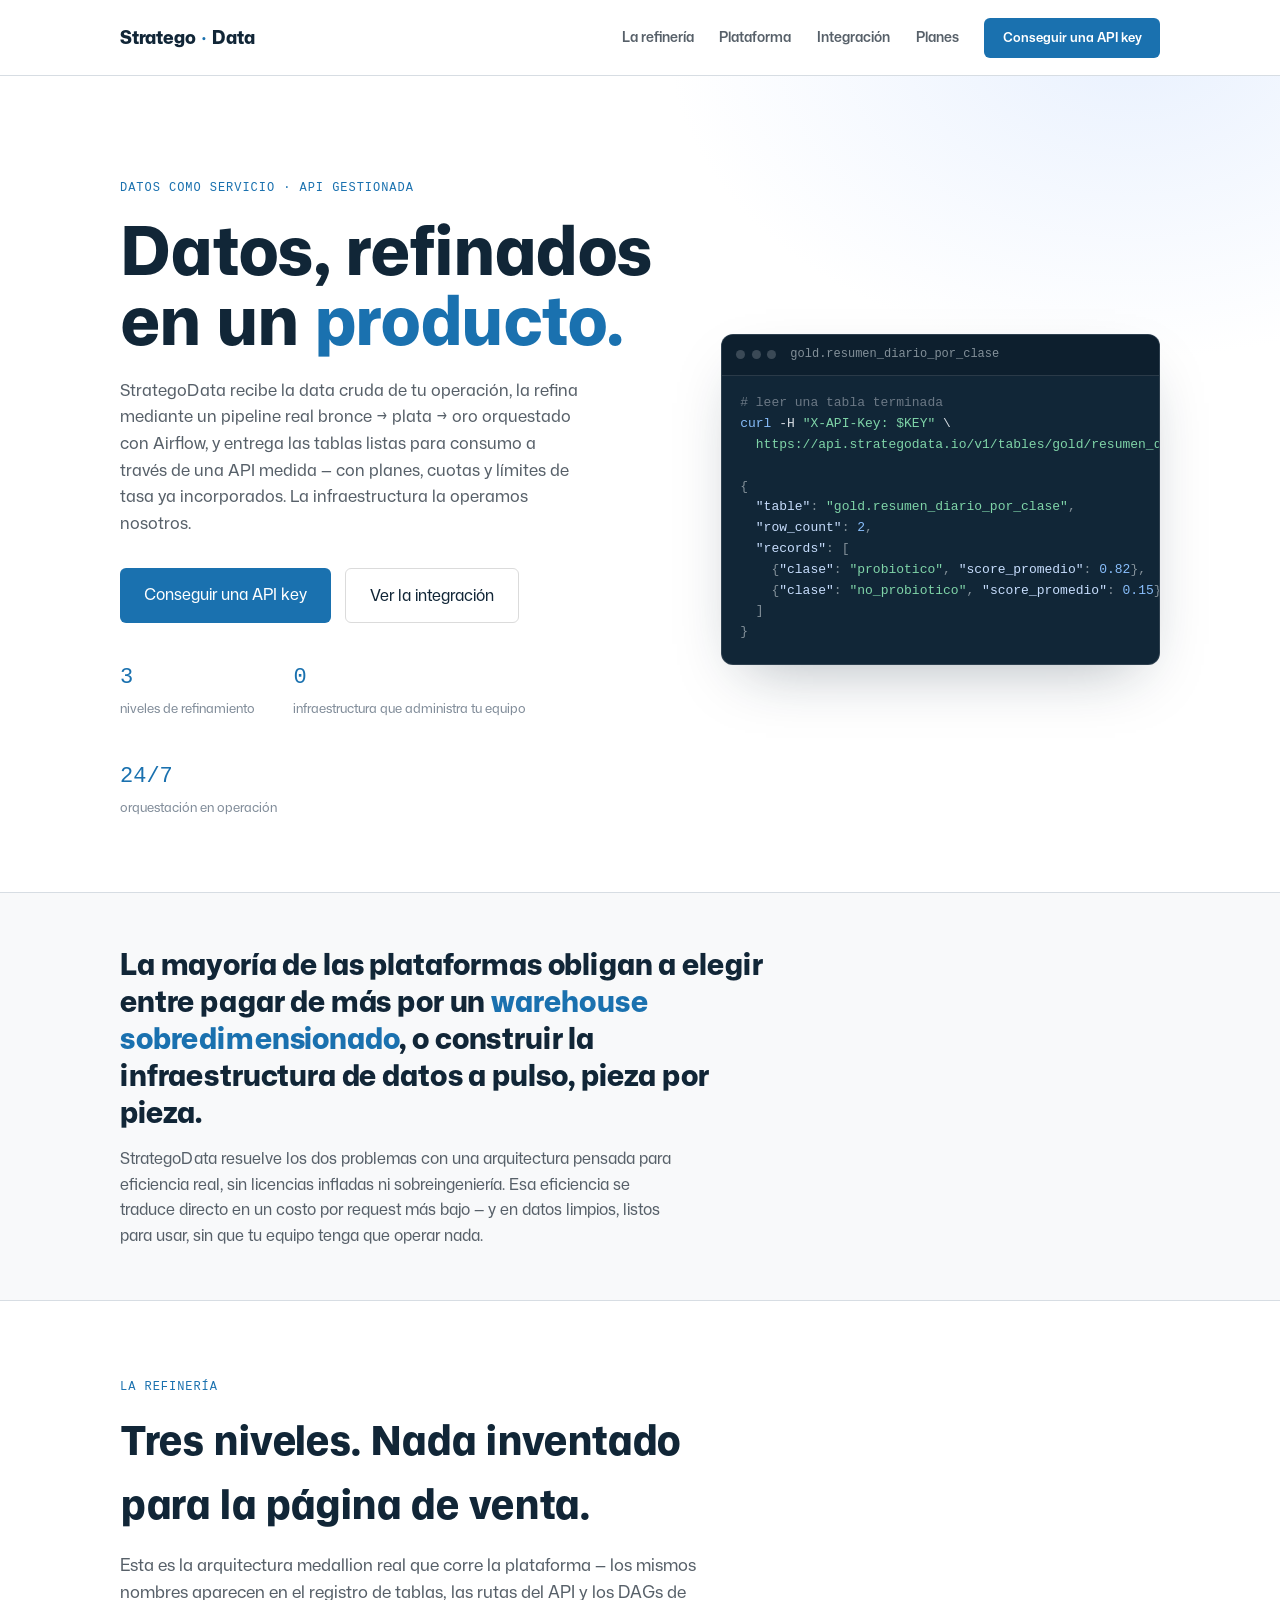
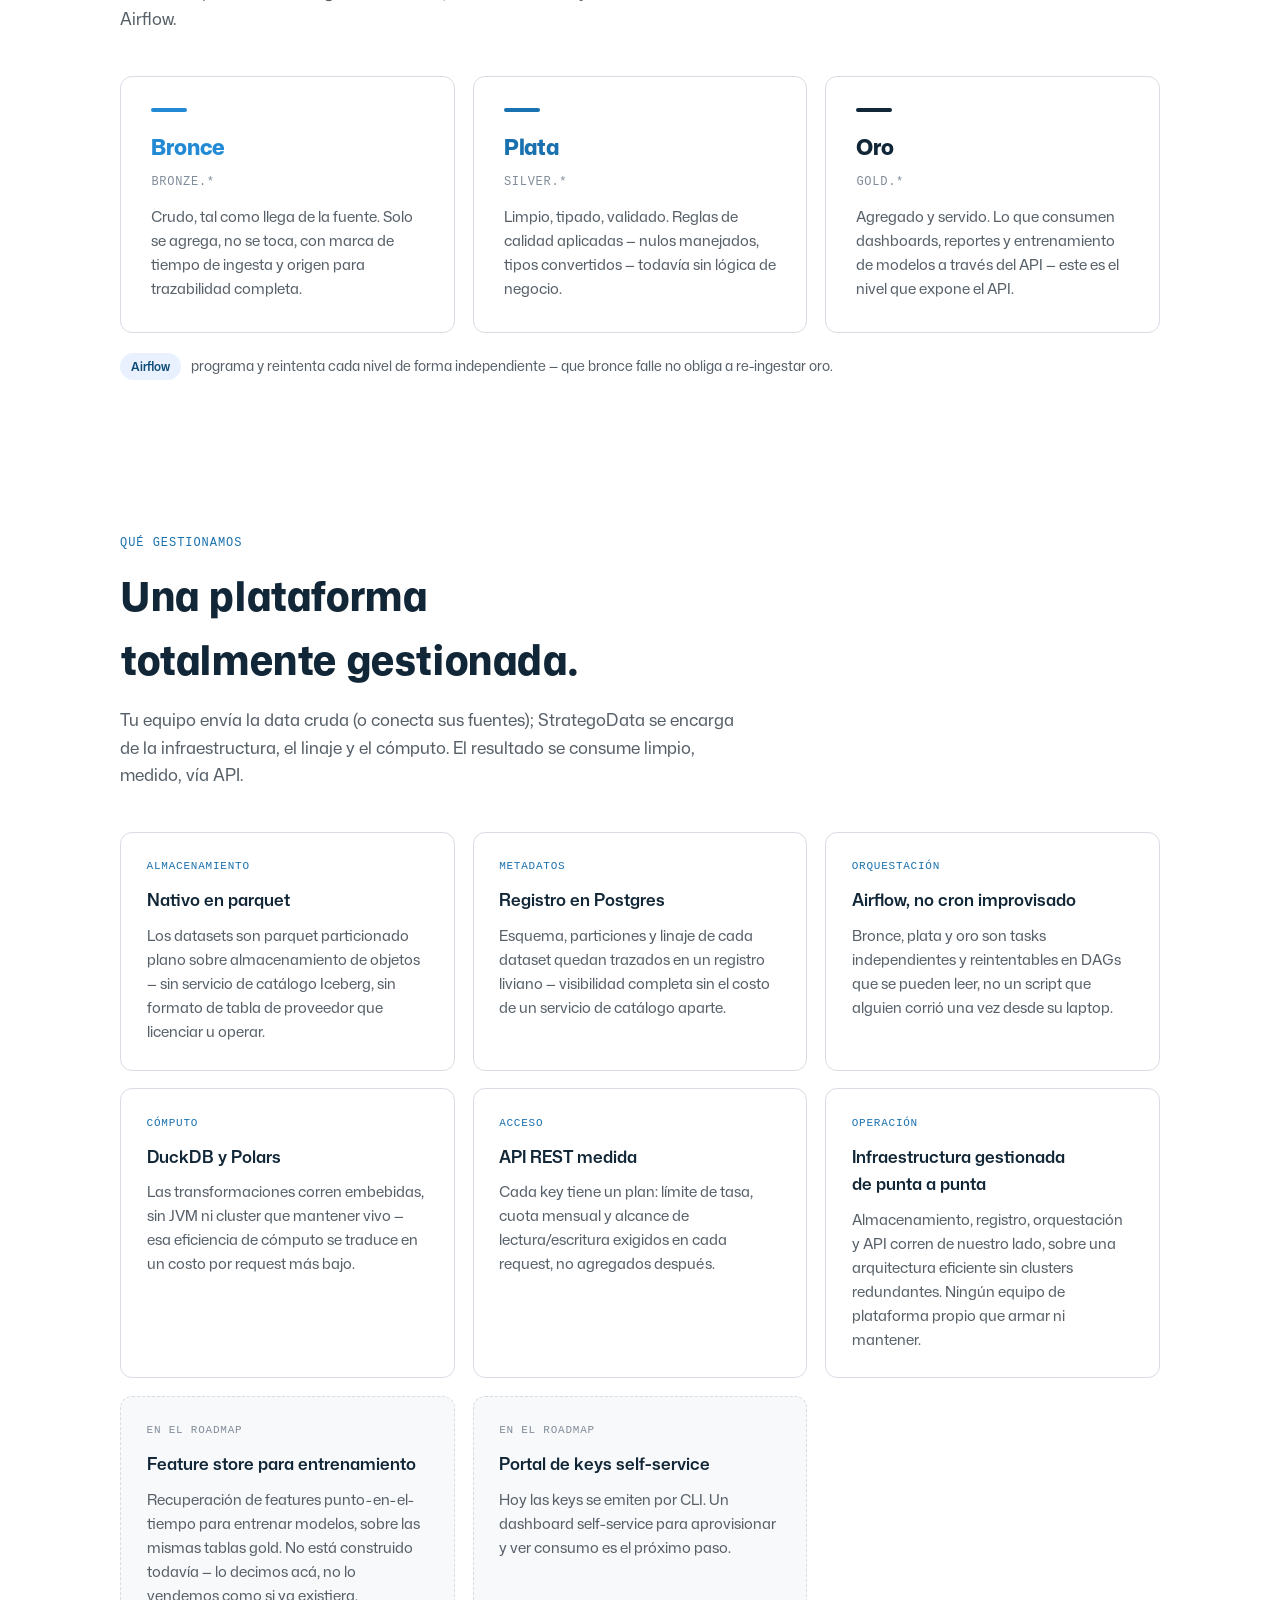
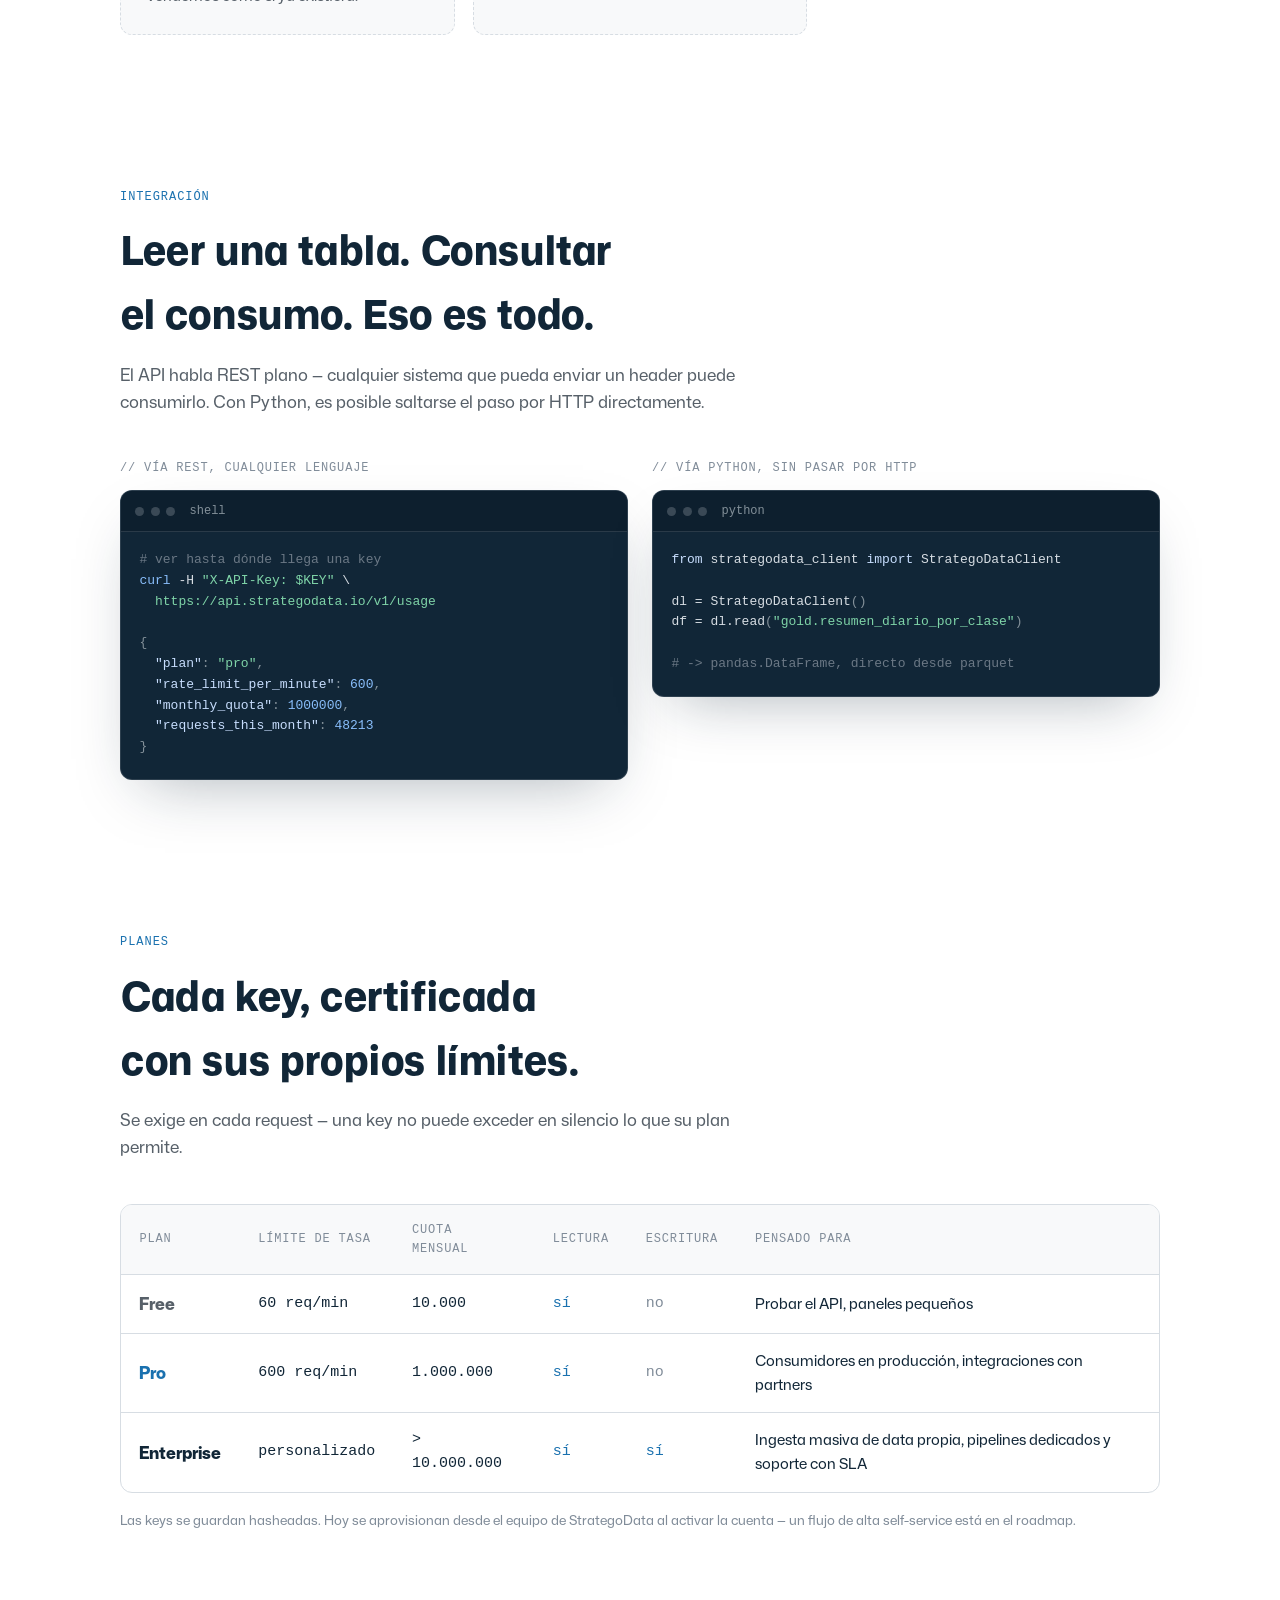
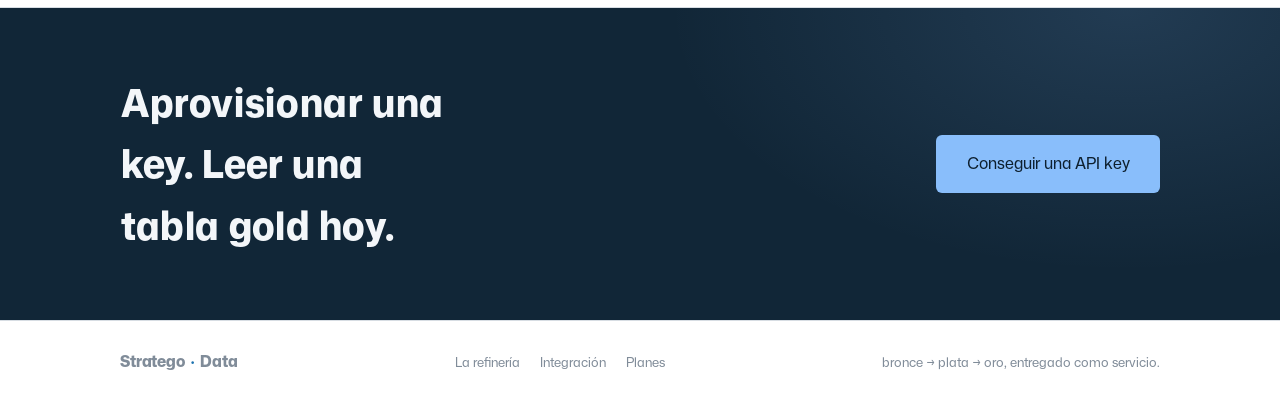
==== index.html @ 7a044b78 "Publish StrategoData landing page Static HTML/CSS/JS site (no bundler), Mona Sans self-hosted, BIOS " ====
<!doctype html>
<html lang="es">
<head>
  <meta charset="UTF-8" />
  <meta name="viewport" content="width=device-width, initial-scale=1.0" />
  <title>StrategoData — Datos, refinados en un producto.</title>
  <meta name="description" content="StrategoData: datos como servicio. Plataforma gestionada que refina tu data cruda en tablas listas para consumir vía una API medida, con planes y cuotas claras." />
  <link rel="icon" href="data:image/svg+xml,%3Csvg xmlns='http://www.w3.org/2000/svg' viewBox='0 0 100 100'%3E%3Ctext y='.9em' font-size='90'%3E%F0%9F%94%B7%3C/text%3E%3C/svg%3E" />
  <link rel="stylesheet" href="styles.css" />
</head>
<body>
<header class="site">
  <div class="wrap nav">
    <div class="nav-mark">Stratego<span class="dot">·</span>Data</div>
    <nav class="nav-links">
      <a href="#refineria">La refinería</a>
      <a href="#plataforma">Plataforma</a>
      <a href="#integracion">Integración</a>
      <a href="#planes">Planes</a>
      <a class="nav-cta" href="#planes">Conseguir una API key</a>
    </nav>
  </div>
</header>

<main>
  <section class="hero">
    <div class="wrap hero-grid">
      <div>
        <div class="eyebrow hero-eyebrow">Datos como servicio · API gestionada</div>
        <h1 class="hero-title display">Datos, refinados en un <span class="accent">producto.</span></h1>
        <p class="hero-sub">StrategoData recibe la data cruda de tu operación, la refina mediante un pipeline real bronce → plata → oro orquestado con Airflow, y entrega las tablas listas para consumo a través de una API medida — con planes, cuotas y límites de tasa ya incorporados. La infraestructura la operamos nosotros.</p>
        <div class="hero-ctas">
          <a class="btn-primary" href="#planes">Conseguir una API key</a>
          <a class="btn-secondary" href="#integracion">Ver la integración</a>
        </div>
        <div class="hero-facts">
          <div class="hero-fact"><span class="num tabular">3</span><span class="lbl">niveles de refinamiento</span></div>
          <div class="hero-fact"><span class="num tabular">0</span><span class="lbl">infraestructura que administra tu equipo</span></div>
          <div class="hero-fact"><span class="num tabular">24/7</span><span class="lbl">orquestación en operación</span></div>
        </div>
      </div>
      <div class="terminal">
        <div class="terminal-bar"><span></span><span></span><span></span><div class="lbl">gold.resumen_diario_por_clase</div></div>
        <div class="terminal-body"><pre><span class="tk-mut"># leer una tabla terminada</span>
<span class="tk-cmd">curl</span> -H <span class="tk-str">"X-API-Key: $KEY"</span> \
  <span class="tk-str">https://api.strategodata.io/v1/tables/gold/resumen_diario_por_clase</span>

<span class="tk-punc">{</span>
  <span class="tk-key">"table"</span><span class="tk-punc">:</span> <span class="tk-str">"gold.resumen_diario_por_clase"</span><span class="tk-punc">,</span>
  <span class="tk-key">"row_count"</span><span class="tk-punc">:</span> <span class="tk-cmd">2</span><span class="tk-punc">,</span>
  <span class="tk-key">"records"</span><span class="tk-punc">:</span> <span class="tk-punc">[</span>
    <span class="tk-punc">{</span><span class="tk-key">"clase"</span><span class="tk-punc">:</span> <span class="tk-str">"probiotico"</span><span class="tk-punc">,</span> <span class="tk-key">"score_promedio"</span><span class="tk-punc">:</span> <span class="tk-cmd">0.82</span><span class="tk-punc">}</span><span class="tk-punc">,</span>
    <span class="tk-punc">{</span><span class="tk-key">"clase"</span><span class="tk-punc">:</span> <span class="tk-str">"no_probiotico"</span><span class="tk-punc">,</span> <span class="tk-key">"score_promedio"</span><span class="tk-punc">:</span> <span class="tk-cmd">0.15</span><span class="tk-punc">}</span>
  <span class="tk-punc">]</span>
<span class="tk-punc">}</span></pre></div>
      </div>
    </div>
  </section>

  <div class="thesis">
    <div class="wrap">
      <p class="lead">La mayoría de las plataformas obligan a elegir entre pagar de más por un <span class="accent">warehouse sobredimensionado</span>, o construir la infraestructura de datos a pulso, pieza por pieza.</p>
      <p class="thesis-note">StrategoData resuelve los dos problemas con una arquitectura pensada para eficiencia real, sin licencias infladas ni sobreingeniería. Esa eficiencia se traduce directo en un costo por request más bajo — y en datos limpios, listos para usar, sin que tu equipo tenga que operar nada.</p>
    </div>
  </div>

  <section id="refineria">
    <div class="wrap">
      <div class="section-head">
        <div class="eyebrow">La refinería</div>
        <h2 class="section-title">Tres niveles. Nada inventado para la página de venta.</h2>
        <p>Esta es la arquitectura medallion real que corre la plataforma — los mismos nombres aparecen en el registro de tablas, las rutas del API y los DAGs de Airflow.</p>
      </div>

      <div class="refinery-strip" id="ingots">
        <div class="ingot ingot--bronze">
          <div class="tier-bar"></div>
          <div class="tier-name">Bronce</div>
          <div class="tier-role">bronze.*</div>
          <p class="tier-desc">Crudo, tal como llega de la fuente. Solo se agrega, no se toca, con marca de tiempo de ingesta y origen para trazabilidad completa.</p>
        </div>
        <div class="ingot ingot--silver">
          <div class="tier-bar"></div>
          <div class="tier-name">Plata</div>
          <div class="tier-role">silver.*</div>
          <p class="tier-desc">Limpio, tipado, validado. Reglas de calidad aplicadas — nulos manejados, tipos convertidos — todavía sin lógica de negocio.</p>
        </div>
        <div class="ingot ingot--gold">
          <div class="tier-bar"></div>
          <div class="tier-name">Oro</div>
          <div class="tier-role">gold.*</div>
          <p class="tier-desc">Agregado y servido. Lo que consumen dashboards, reportes y entrenamiento de modelos a través del API — este es el nivel que expone el API.</p>
        </div>
      </div>
      <div class="orchestration-note"><span class="tag">Airflow</span> programa y reintenta cada nivel de forma independiente — que bronce falle no obliga a re-ingestar oro.</div>
    </div>
  </section>

  <section id="plataforma">
    <div class="wrap">
      <div class="section-head">
        <div class="eyebrow">Qué gestionamos</div>
        <h2 class="section-title">Una plataforma totalmente gestionada.</h2>
        <p>Tu equipo envía la data cruda (o conecta sus fuentes); StrategoData se encarga de la infraestructura, el linaje y el cómputo. El resultado se consume limpio, medido, vía API.</p>
      </div>

      <div class="feature-grid">
        <div class="feature">
          <div class="mark">ALMACENAMIENTO</div>
          <h3>Nativo en parquet</h3>
          <p>Los datasets son parquet particionado plano sobre almacenamiento de objetos — sin servicio de catálogo Iceberg, sin formato de tabla de proveedor que licenciar u operar.</p>
        </div>
        <div class="feature">
          <div class="mark">METADATOS</div>
          <h3>Registro en Postgres</h3>
          <p>Esquema, particiones y linaje de cada dataset quedan trazados en un registro liviano — visibilidad completa sin el costo de un servicio de catálogo aparte.</p>
        </div>
        <div class="feature">
          <div class="mark">ORQUESTACIÓN</div>
          <h3>Airflow, no cron improvisado</h3>
          <p>Bronce, plata y oro son tasks independientes y reintentables en DAGs que se pueden leer, no un script que alguien corrió una vez desde su laptop.</p>
        </div>
        <div class="feature">
          <div class="mark">CÓMPUTO</div>
          <h3>DuckDB y Polars</h3>
          <p>Las transformaciones corren embebidas, sin JVM ni cluster que mantener vivo — esa eficiencia de cómputo se traduce en un costo por request más bajo.</p>
        </div>
        <div class="feature">
          <div class="mark">ACCESO</div>
          <h3>API REST medida</h3>
          <p>Cada key tiene un plan: límite de tasa, cuota mensual y alcance de lectura/escritura exigidos en cada request, no agregados después.</p>
        </div>
        <div class="feature">
          <div class="mark">OPERACIÓN</div>
          <h3>Infraestructura gestionada de punta a punta</h3>
          <p>Almacenamiento, registro, orquestación y API corren de nuestro lado, sobre una arquitectura eficiente sin clusters redundantes. Ningún equipo de plataforma propio que armar ni mantener.</p>
        </div>
        <div class="feature roadmap">
          <div class="mark">EN EL ROADMAP</div>
          <h3>Feature store para entrenamiento</h3>
          <p>Recuperación de features punto-en-el-tiempo para entrenar modelos, sobre las mismas tablas gold. No está construido todavía — lo decimos acá, no lo vendemos como si ya existiera.</p>
        </div>
        <div class="feature roadmap">
          <div class="mark">EN EL ROADMAP</div>
          <h3>Portal de keys self-service</h3>
          <p>Hoy las keys se emiten por CLI. Un dashboard self-service para aprovisionar y ver consumo es el próximo paso.</p>
        </div>
      </div>
    </div>
  </section>

  <section id="integracion">
    <div class="wrap">
      <div class="section-head">
        <div class="eyebrow">Integración</div>
        <h2 class="section-title">Leer una tabla. Consultar el consumo. Eso es todo.</h2>
        <p>El API habla REST plano — cualquier sistema que pueda enviar un header puede consumirlo. Con Python, es posible saltarse el paso por HTTP directamente.</p>
      </div>

      <div class="demo-grid">
        <div class="demo-col">
          <h3>// vía REST, cualquier lenguaje</h3>
          <div class="terminal">
            <div class="terminal-bar"><span></span><span></span><span></span><div class="lbl">shell</div></div>
            <div class="terminal-body"><pre><span class="tk-mut"># ver hasta dónde llega una key</span>
<span class="tk-cmd">curl</span> -H <span class="tk-str">"X-API-Key: $KEY"</span> \
  <span class="tk-str">https://api.strategodata.io/v1/usage</span>

<span class="tk-punc">{</span>
  <span class="tk-key">"plan"</span><span class="tk-punc">:</span> <span class="tk-str">"pro"</span><span class="tk-punc">,</span>
  <span class="tk-key">"rate_limit_per_minute"</span><span class="tk-punc">:</span> <span class="tk-cmd">600</span><span class="tk-punc">,</span>
  <span class="tk-key">"monthly_quota"</span><span class="tk-punc">:</span> <span class="tk-cmd">1000000</span><span class="tk-punc">,</span>
  <span class="tk-key">"requests_this_month"</span><span class="tk-punc">:</span> <span class="tk-cmd">48213</span>
<span class="tk-punc">}</span></pre></div>
          </div>
        </div>
        <div class="demo-col">
          <h3>// vía Python, sin pasar por HTTP</h3>
          <div class="terminal">
            <div class="terminal-bar"><span></span><span></span><span></span><div class="lbl">python</div></div>
            <div class="terminal-body"><pre><span class="tk-key">from</span> strategodata_client <span class="tk-key">import</span> StrategoDataClient

dl = StrategoDataClient<span class="tk-punc">()</span>
df = dl.read<span class="tk-punc">(</span><span class="tk-str">"gold.resumen_diario_por_clase"</span><span class="tk-punc">)</span>

<span class="tk-mut"># -> pandas.DataFrame, directo desde parquet</span></pre></div>
          </div>
        </div>
      </div>
    </div>
  </section>

  <section id="planes">
    <div class="wrap">
      <div class="section-head">
        <div class="eyebrow">Planes</div>
        <h2 class="section-title">Cada key, certificada con sus propios límites.</h2>
        <p>Se exige en cada request — una key no puede exceder en silencio lo que su plan permite.</p>
      </div>

      <div class="plans-sheet">
        <table class="plans">
          <thead>
            <tr>
              <th>Plan</th>
              <th>Límite de tasa</th>
              <th>Cuota mensual</th>
              <th>Lectura</th>
              <th>Escritura</th>
              <th>Pensado para</th>
            </tr>
          </thead>
          <tbody>
            <tr>
              <td class="plan-name p-free">Free</td>
              <td class="num tabular">60 req/min</td>
              <td class="num tabular">10.000</td>
              <td class="yn-yes">sí</td>
              <td class="yn-no">no</td>
              <td>Probar el API, paneles pequeños</td>
            </tr>
            <tr>
              <td class="plan-name p-pro">Pro</td>
              <td class="num tabular">600 req/min</td>
              <td class="num tabular">1.000.000</td>
              <td class="yn-yes">sí</td>
              <td class="yn-no">no</td>
              <td>Consumidores en producción, integraciones con partners</td>
            </tr>
            <tr>
              <td class="plan-name p-enterprise">Enterprise</td>
              <td class="num tabular">personalizado</td>
              <td class="num tabular">&gt; 10.000.000</td>
              <td class="yn-yes">sí</td>
              <td class="yn-yes">sí</td>
              <td>Ingesta masiva de data propia, pipelines dedicados y soporte con SLA</td>
            </tr>
          </tbody>
        </table>
      </div>
      <p class="plans-note">Las keys se guardan hasheadas. Hoy se aprovisionan desde el equipo de StrategoData al activar la cuenta — un flujo de alta self-service está en el roadmap.</p>
    </div>
  </section>

  <div class="cta-band">
    <div class="wrap cta-inner">
      <h2>Aprovisionar una key. Leer una tabla gold hoy.</h2>
      <a class="btn-primary" href="#planes">Conseguir una API key</a>
    </div>
  </div>
</main>

<footer class="site">
  <div class="wrap footer-inner">
    <div class="nav-mark">Stratego<span class="dot">·</span>Data</div>
    <div class="footer-links">
      <a href="#refineria">La refinería</a>
      <a href="#integracion">Integración</a>
      <a href="#planes">Planes</a>
    </div>
    <div>bronce → plata → oro, entregado como servicio.</div>
  </div>
</footer>

<script src="script.js" defer></script>
</body>
</html>
---- styles.css ----
@font-face {
    font-family: 'Mona Sans';
    font-weight: 400;
    font-style: normal;
    font-display: swap;
    src: url('fonts/MonaSans-Regular.woff2') format('woff2');
  }
  @font-face {
    font-family: 'Mona Sans';
    font-weight: 500;
    font-style: normal;
    font-display: swap;
    src: url('fonts/MonaSans-Medium.woff2') format('woff2');
  }
  @font-face {
    font-family: 'Mona Sans';
    font-weight: 600;
    font-style: normal;
    font-display: swap;
    src: url('fonts/MonaSans-SemiBold.woff2') format('woff2');
  }
  @font-face {
    font-family: 'Mona Sans';
    font-weight: 800;
    font-style: normal;
    font-display: swap;
    src: url('fonts/MonaSans-ExtraBold.woff2') format('woff2');
  }

  /* ============ TOKENS (BIOS design system) ============ */
  :root {
    /* surfaces */
    --bg: #FFFFFF;
    --bg-muted: #F8F9FA;      /* alabaster-50 */
    --bg-soft: #E9F1FE;       /* matisse-50 */
    --surface: #FFFFFF;
    --surface-raised: #F8F9FA;

    /* text */
    --ink: #112637;           /* big-stone-900 */
    --ink-dim: #576069;       /* shuttle-gray-600 */
    --ink-faint: #808C99;     /* shuttle-gray-400 */
    --on-primary: #FFFFFF;

    /* borders */
    --border: #DBDBDB;        /* timberwolf-100 */
    --border-soft: #D7DDE3;   /* shuttle-gray-100 */

    /* brand */
    --primary: #1A71AF;       /* matisse-500 */
    --primary-hover: #228AD4; /* matisse-400 */
    --primary-strong: #0E4C78;/* matisse-700 */
    --primary-soft: #C7DDFD;  /* matisse-100 */
    --primary-softer: #E9F1FE;/* matisse-50 */
    --deep: #112637;          /* big-stone-900 */
    --deep-alt: #1C384F;      /* big-stone-800 */

    /* semantic */
    --destructive: #F92325;
    --destructive-dark: #D71A1C;
    --ring: #1A71AF;

    /* niveles de la refinería — el valor sube con el refinamiento.
       nada de tonos pálidos usados como texto: deben leerse bien
       sobre blanco tanto en la barra como en la etiqueta. */
    --tier-bronze: #228AD4;   /* matisse-400: crudo, recién llegado */
    --tier-silver: #1A71AF;   /* matisse-500: en proceso */
    --tier-gold: #112637;     /* big-stone-900: refinado, autoritativo */

    /* la terminal siempre es oscura, como una terminal real */
    --term-bg: #112637;
    --term-bg-bar: #0D1F2E;
    --term-border: rgba(219,221,227,0.14);

    /* franja siempre oscura (CTA final): no se redefine en los bloques
       de tema oscuro/claro a propósito, para que nunca quede blanco
       sobre blanco cuando --deep se invierte en modo oscuro */
    --dark-band: #112637;

    /* escala de radios */
    --radius: 0.5rem;
    --radius-sm: 4px;
    --radius-md: 6px;
    --radius-xl: 12px;
    --radius-2xl: 16px;
    --radius-3xl: 24px;
    --radius-full: 9999px;

    --shadow-sm: 0 1px 2px rgba(17,38,55,0.06);
    --shadow-md: 0 6px 20px -8px rgba(17,38,55,0.18);
    --shadow-lg: 0 24px 60px -24px rgba(17,38,55,0.35);

    color-scheme: light;
  }

  @media (prefers-color-scheme: dark) {
    :root {
      --bg: #112637;
      --bg-muted: #0D1F2E;
      --bg-soft: #1C384F;
      --surface: #14293B;
      --surface-raised: #1C384F;

      --ink: #F3F6F9;
      --ink-dim: #B4BFCB;
      --ink-faint: #839099;
      --on-primary: #0D1F2E;

      --border: rgba(219,221,227,0.16);
      --border-soft: rgba(219,221,227,0.09);

      --primary: #89BEFB;
      --primary-hover: #C7DDFD;
      --primary-strong: #E9F1FE;
      --primary-soft: rgba(137,190,251,0.16);
      --primary-softer: rgba(137,190,251,0.08);
      --deep: #E9F1FE;
      --deep-alt: #C7DDFD;

      --destructive: #FF7476;
      --destructive-dark: #F92325;
      --ring: #89BEFB;

      --tier-bronze: #7FA0C4;
      --tier-silver: #89BEFB;
      --tier-gold: #F3F6F9;

      --term-bg: #0A1620;
      --term-bg-bar: #071119;
      --term-border: rgba(219,221,227,0.14);

      --shadow-sm: 0 1px 2px rgba(0,0,0,0.3);
      --shadow-md: 0 6px 20px -8px rgba(0,0,0,0.5);
      --shadow-lg: 0 24px 60px -24px rgba(0,0,0,0.7);
      color-scheme: dark;
    }
  }
  :root[data-theme="dark"] {
    --bg: #112637; --bg-muted: #0D1F2E; --bg-soft: #1C384F;
    --surface: #14293B; --surface-raised: #1C384F;
    --ink: #F3F6F9; --ink-dim: #B4BFCB; --ink-faint: #839099; --on-primary: #0D1F2E;
    --border: rgba(219,221,227,0.16); --border-soft: rgba(219,221,227,0.09);
    --primary: #89BEFB; --primary-hover: #C7DDFD; --primary-strong: #E9F1FE;
    --primary-soft: rgba(137,190,251,0.16); --primary-softer: rgba(137,190,251,0.08);
    --deep: #E9F1FE; --deep-alt: #C7DDFD;
    --destructive: #FF7476; --destructive-dark: #F92325; --ring: #89BEFB;
    --tier-bronze: #7FA0C4; --tier-silver: #89BEFB; --tier-gold: #F3F6F9;
    --term-bg: #0A1620; --term-bg-bar: #071119; --term-border: rgba(219,221,227,0.14);
    --shadow-sm: 0 1px 2px rgba(0,0,0,0.3); --shadow-md: 0 6px 20px -8px rgba(0,0,0,0.5); --shadow-lg: 0 24px 60px -24px rgba(0,0,0,0.7);
    color-scheme: dark;
  }
  :root[data-theme="light"] {
    --bg: #FFFFFF; --bg-muted: #F8F9FA; --bg-soft: #E9F1FE;
    --surface: #FFFFFF; --surface-raised: #F8F9FA;
    --ink: #112637; --ink-dim: #576069; --ink-faint: #808C99; --on-primary: #FFFFFF;
    --border: #DBDBDB; --border-soft: #D7DDE3;
    --primary: #1A71AF; --primary-hover: #228AD4; --primary-strong: #0E4C78;
    --primary-soft: #C7DDFD; --primary-softer: #E9F1FE;
    --deep: #112637; --deep-alt: #1C384F;
    --destructive: #F92325; --destructive-dark: #D71A1C; --ring: #1A71AF;
    --tier-bronze: #228AD4; --tier-silver: #1A71AF; --tier-gold: #112637;
    --term-bg: #112637; --term-bg-bar: #0D1F2E; --term-border: rgba(219,221,227,0.14);
    --shadow-sm: 0 1px 2px rgba(17,38,55,0.06); --shadow-md: 0 6px 20px -8px rgba(17,38,55,0.18); --shadow-lg: 0 24px 60px -24px rgba(17,38,55,0.35);
    color-scheme: light;
  }

  /* ============ BASE ============ */
  * { box-sizing: border-box; }
  body {
    margin: 0;
    background: var(--bg);
    color: var(--ink);
    font-family: 'Mona Sans', ui-sans-serif, sans-serif, system-ui;
    font-size: 16px;
    line-height: 1.6;
    overflow-x: hidden;
    transition: background 0.25s ease, color 0.25s ease;
  }
  ::selection { background: var(--primary-soft); color: var(--deep); }
  a { color: inherit; }
  h1, h2, h3 { text-wrap: balance; margin: 0; }
  p { margin: 0; }

  .wrap { max-width: 1120px; margin: 0 auto; padding-inline: clamp(1.25rem, 4vw, 2.5rem); }

  .eyebrow {
    font-family: ui-monospace, SFMono-Regular, Menlo, Monaco, Consolas, monospace;
    font-size: 0.75rem;
    font-weight: 500;
    letter-spacing: 0.08em;
    text-transform: uppercase;
    color: var(--primary);
  }

  .display { font-weight: 800; letter-spacing: -0.01em; line-height: 1.04; }
  .tabular { font-variant-numeric: tabular-nums; }
  code, .mono { font-family: ui-monospace, SFMono-Regular, Menlo, Monaco, Consolas, monospace; }

  button, .btn {
    font-family: 'Mona Sans', sans-serif;
    font-weight: 600;
    font-size: 0.9375rem;
    cursor: pointer;
    border: none;
  }
  :focus-visible { outline: 2px solid var(--ring); outline-offset: 2px; }

  @media (prefers-reduced-motion: reduce) {
    *, *::before, *::after {
      animation-duration: 0.01ms !important;
      animation-iteration-count: 1 !important;
      transition-duration: 0.01ms !important;
      scroll-behavior: auto !important;
    }
  }

  /* ============ NAV ============ */
  header.site {
    position: sticky; top: 0; z-index: 50;
    background: color-mix(in srgb, var(--bg) 85%, transparent);
    backdrop-filter: blur(10px);
    border-bottom: 1px solid var(--border-soft);
  }
  .nav { display: flex; align-items: center; justify-content: space-between; padding-block: 1.1rem; }
  .nav-mark {
    display: flex; align-items: baseline; gap: 0.4rem;
    font-weight: 800; font-size: 1.15rem; letter-spacing: -0.01em;
  }
  .nav-mark .dot { color: var(--primary); }
  .nav-links { display: flex; gap: clamp(1rem, 2vw, 2rem); align-items: center; font-size: 0.875rem; font-weight: 600; }
  .nav-links a:not(.nav-cta) { text-decoration: none; color: var(--ink-dim); transition: color 0.15s ease; }
  .nav-links a:not(.nav-cta):hover, .nav-links a:not(.nav-cta):focus-visible { color: var(--primary); }
  .nav-links .nav-cta {
    background: var(--primary); color: var(--on-primary);
    padding: 0.6rem 1.15rem; font-size: 0.8125rem;
    text-decoration: none; border-radius: var(--radius-md);
    transition: background 0.15s ease, box-shadow 0.15s ease;
  }
  .nav-links .nav-cta:hover, .nav-links .nav-cta:focus-visible { background: var(--primary-hover); color: var(--on-primary); box-shadow: var(--shadow-sm); }
  @media (max-width: 720px) { .nav-links a:not(.nav-cta) { display: none; } }

  /* ============ HERO ============ */
  .hero { position: relative; padding-block: clamp(3.25rem, 8vw, 6.5rem) clamp(2.75rem, 6vw, 4.5rem); overflow: hidden; }
  .hero::before {
    content: "";
    position: absolute; inset: -15% -10% auto -10%; height: 100%;
    background: radial-gradient(42% 55% at 82% 10%, var(--bg-soft), transparent 72%);
    pointer-events: none;
  }
  .hero-grid {
    position: relative; display: grid;
    grid-template-columns: minmax(0, 1.1fr) minmax(0, 0.9fr);
    gap: clamp(2rem, 5vw, 4rem); align-items: center;
  }
  @media (max-width: 900px) { .hero-grid { grid-template-columns: 1fr; } }
  .hero-eyebrow { margin-bottom: 1.1rem; }
  h1.hero-title { font-size: clamp(2.4rem, 5.4vw, 4.2rem); margin-bottom: 1.35rem; }
  h1.hero-title .accent { color: var(--primary); }
  .hero-sub { max-width: 46ch; color: var(--ink-dim); font-size: clamp(1rem, 1.3vw, 1.125rem); margin-bottom: 2rem; }
  .hero-ctas { display: flex; gap: 0.85rem; flex-wrap: wrap; margin-bottom: 2.3rem; }
  .btn-primary {
    background: var(--primary); color: var(--on-primary);
    padding: 0.85rem 1.5rem; text-decoration: none; display: inline-block;
    border-radius: var(--radius-md);
    transition: background 0.15s ease, box-shadow 0.15s ease, transform 0.15s ease;
  }
  .btn-primary:hover { background: var(--primary-hover); box-shadow: var(--shadow-md); transform: translateY(-1px); }
  .btn-secondary {
    background: transparent; color: var(--ink);
    padding: 0.85rem 1.5rem; text-decoration: none; display: inline-block;
    border: 1px solid var(--border); border-radius: var(--radius-md);
    transition: border-color 0.15s ease, color 0.15s ease, background 0.15s ease;
  }
  .btn-secondary:hover { border-color: var(--primary); color: var(--primary); background: var(--bg-soft); }

  .hero-facts { display: flex; gap: clamp(1.5rem, 3vw, 2.5rem); flex-wrap: wrap; }
  .hero-fact .num { font-family: ui-monospace, SFMono-Regular, Menlo, Monaco, Consolas, monospace; font-weight: 500; font-size: 1.375rem; color: var(--primary); display: block; }
  .hero-fact .lbl { font-size: 0.8125rem; color: var(--ink-faint); }

  /* panel de terminal — siempre con chrome oscuro, como una terminal real */
  .terminal {
    background: var(--term-bg); border: 1px solid var(--term-border);
    border-radius: var(--radius-xl); box-shadow: var(--shadow-lg);
    font-family: ui-monospace, SFMono-Regular, Menlo, Monaco, Consolas, monospace;
    font-size: 0.8125rem; overflow: hidden;
  }
  .terminal-bar { display: flex; align-items: center; gap: 0.4rem; padding: 0.65rem 0.9rem; border-bottom: 1px solid var(--term-border); background: var(--term-bg-bar); }
  .terminal-bar span { width: 9px; height: 9px; border-radius: 50%; background: rgba(219,221,227,0.22); }
  .terminal-bar .lbl { margin-left: 0.5rem; color: #839099; font-size: 0.75rem; }
  .terminal-body { padding: 1.1rem 1.15rem 1.3rem; overflow-x: auto; color: #D7DDE3; }
  .terminal-body pre { margin: 0; white-space: pre; }
  .tk-cmd { color: #89BEFB; }
  .tk-str { color: #7FD4A8; }
  .tk-key { color: #C7DDFD; }
  .tk-mut { color: #6B7885; }
  .tk-punc { color: #839099; }

  /* ============ SECTION SCAFFOLD ============ */
  section { padding-block: clamp(2.75rem, 6vw, 5rem); }
  .section-head { max-width: 62ch; margin-bottom: clamp(2rem, 4vw, 2.75rem); }
  .section-head .eyebrow { margin-bottom: 0.7rem; }
  h2.section-title { font-size: clamp(1.75rem, 3.2vw, 2.5rem); font-weight: 800; letter-spacing: -0.01em; }
  .section-head p { color: var(--ink-dim); margin-top: 0.9rem; font-size: 1.0625rem; }

  /* ============ THESIS BAND ============ */
  .thesis { border-top: 1px solid var(--border-soft); border-bottom: 1px solid var(--border-soft); background: var(--bg-muted); }
  .thesis .wrap { padding-block: clamp(2.25rem, 4.5vw, 3.25rem); }
  .thesis p.lead { font-weight: 800; font-size: clamp(1.3rem, 2.6vw, 1.85rem); line-height: 1.25; max-width: 34ch; letter-spacing: -0.005em; }
  .thesis .accent { color: var(--primary); }
  .thesis-note { font-weight: 400; font-size: 1rem; color: var(--ink-dim); margin-top: 1rem; max-width: 56ch; }

  /* ============ REFINERÍA (bronce/plata/oro) ============ */
  .refinery-strip { display: grid; grid-template-columns: repeat(3, 1fr); gap: 1.1rem; }
  @media (max-width: 800px) { .refinery-strip { grid-template-columns: 1fr; } }
  .ingot {
    position: relative; padding: clamp(1.5rem, 3vw, 1.9rem);
    background: var(--surface); border: 1px solid var(--border-soft);
    border-radius: var(--radius-xl);
    opacity: 0.5; transform: translateY(8px);
    transition: opacity 0.55s cubic-bezier(.2,.7,.3,1), transform 0.55s cubic-bezier(.2,.7,.3,1);
  }
  .ingot.lit { opacity: 1; transform: translateY(0); }
  .ingot .tier-bar { height: 4px; width: 2.25rem; border-radius: var(--radius-full); margin-bottom: 1.1rem; background: var(--tier-color); }
  .ingot .tier-name { font-weight: 800; font-size: 1.375rem; color: var(--tier-color); letter-spacing: -0.01em; margin-bottom: 0.5rem; }
  .ingot .tier-role { font-family: ui-monospace, SFMono-Regular, Menlo, Monaco, Consolas, monospace; font-size: 0.75rem; color: var(--ink-faint); text-transform: uppercase; letter-spacing: 0.06em; margin-bottom: 0.85rem; }
  .ingot p.tier-desc { color: var(--ink-dim); font-size: 0.9375rem; }
  .ingot--bronze { --tier-color: var(--tier-bronze); }
  .ingot--silver { --tier-color: var(--tier-silver); }
  .ingot--gold { --tier-color: var(--tier-gold); }

  .orchestration-note {
    display: flex; align-items: center; gap: 0.6rem; margin-top: 1.25rem;
    font-size: 0.875rem; color: var(--ink-dim);
  }
  .orchestration-note .tag {
    background: var(--primary-softer); color: var(--primary-strong);
    border-radius: var(--radius-full); padding: 0.25rem 0.7rem;
    font-size: 0.75rem; font-weight: 600;
  }

  /* ============ FEATURES ============ */
  .feature-grid { display: grid; grid-template-columns: repeat(auto-fit, minmax(260px, 1fr)); gap: 1.1rem; }
  .feature {
    background: var(--surface); border: 1px solid var(--border-soft); border-radius: var(--radius-xl);
    padding: 1.6rem; display: flex; flex-direction: column; gap: 0.65rem;
  }
  .feature .mark { font-family: ui-monospace, SFMono-Regular, Menlo, Monaco, Consolas, monospace; font-size: 0.6875rem; color: var(--primary); letter-spacing: 0.07em; font-weight: 500; }
  .feature h3 { font-weight: 600; font-size: 1.0625rem; }
  .feature p { color: var(--ink-dim); font-size: 0.9375rem; }
  .feature.roadmap { background: var(--bg-muted); border-style: dashed; }
  .feature.roadmap .mark { color: var(--ink-faint); }

  /* ============ API DEMO ============ */
  .demo-grid { display: grid; grid-template-columns: minmax(0,1fr) minmax(0,1fr); gap: 1.5rem; }
  @media (max-width: 860px) { .demo-grid { grid-template-columns: 1fr; } }
  .demo-col h3 { font-family: ui-monospace, SFMono-Regular, Menlo, Monaco, Consolas, monospace; font-size: 0.75rem; text-transform: uppercase; letter-spacing: 0.07em; color: var(--ink-faint); font-weight: 500; margin-bottom: 0.75rem; }

  /* ============ PLANES ============ */
  .plans-sheet { border: 1px solid var(--border-soft); border-radius: var(--radius-xl); overflow: hidden; overflow-x: auto; }
  table.plans { width: 100%; border-collapse: collapse; font-size: 0.9375rem; min-width: 620px; }
  table.plans th, table.plans td { text-align: left; padding: 0.95rem 1.15rem; border-bottom: 1px solid var(--border-soft); }
  table.plans thead th {
    font-family: ui-monospace, SFMono-Regular, Menlo, Monaco, Consolas, monospace;
    font-size: 0.75rem; text-transform: uppercase; letter-spacing: 0.07em; color: var(--ink-faint);
    font-weight: 500; background: var(--bg-muted);
  }
  table.plans tbody tr:last-child td { border-bottom: none; }
  table.plans td.plan-name { font-weight: 800; font-size: 1.0625rem; }
  table.plans td.plan-name.p-free { color: var(--ink-dim); }
  table.plans td.plan-name.p-pro { color: var(--primary); }
  table.plans td.plan-name.p-enterprise { color: var(--deep); }
  table.plans td.num { font-family: ui-monospace, SFMono-Regular, Menlo, Monaco, Consolas, monospace; }
  td.yn-yes { color: var(--primary); font-family: ui-monospace, SFMono-Regular, Menlo, Monaco, Consolas, monospace; font-weight: 500; }
  td.yn-no { color: var(--ink-faint); font-family: ui-monospace, SFMono-Regular, Menlo, Monaco, Consolas, monospace; }
  .plans-note { margin-top: 1rem; color: var(--ink-faint); font-size: 0.8438rem; }

  /* ============ CTA / FOOTER ============ */
  .cta-band { border-top: 1px solid var(--border-soft); background: var(--dark-band); position: relative; overflow: hidden; }
  .cta-band::before {
    content: ""; position: absolute; inset: 0;
    background: radial-gradient(55% 130% at 88% 0%, rgba(137,190,251,0.14), transparent 65%);
    pointer-events: none;
  }
  .cta-inner { position: relative; display: flex; align-items: center; justify-content: space-between; gap: 2rem; flex-wrap: wrap; padding-block: clamp(2.75rem, 5.5vw, 4rem); }
  .cta-inner h2 { font-weight: 800; font-size: clamp(1.6rem, 3.4vw, 2.4rem); max-width: 18ch; color: #F3F6F9; letter-spacing: -0.01em; }
  .cta-inner .btn-primary { font-size: 1rem; padding: 1rem 1.9rem; background: #89BEFB; color: #0D1F2E; }
  .cta-inner .btn-primary:hover { background: #C7DDFD; }

  footer.site { border-top: 1px solid var(--border-soft); }
  .footer-inner { display: flex; justify-content: space-between; align-items: center; flex-wrap: wrap; gap: 1rem; padding-block: 1.75rem; font-size: 0.8125rem; color: var(--ink-faint); }
  .footer-inner .nav-mark { font-size: 1rem; }
  .footer-links { display: flex; gap: 1.25rem; }
  .footer-links a { text-decoration: none; color: var(--ink-faint); }
  .footer-links a:hover { color: var(--primary); }
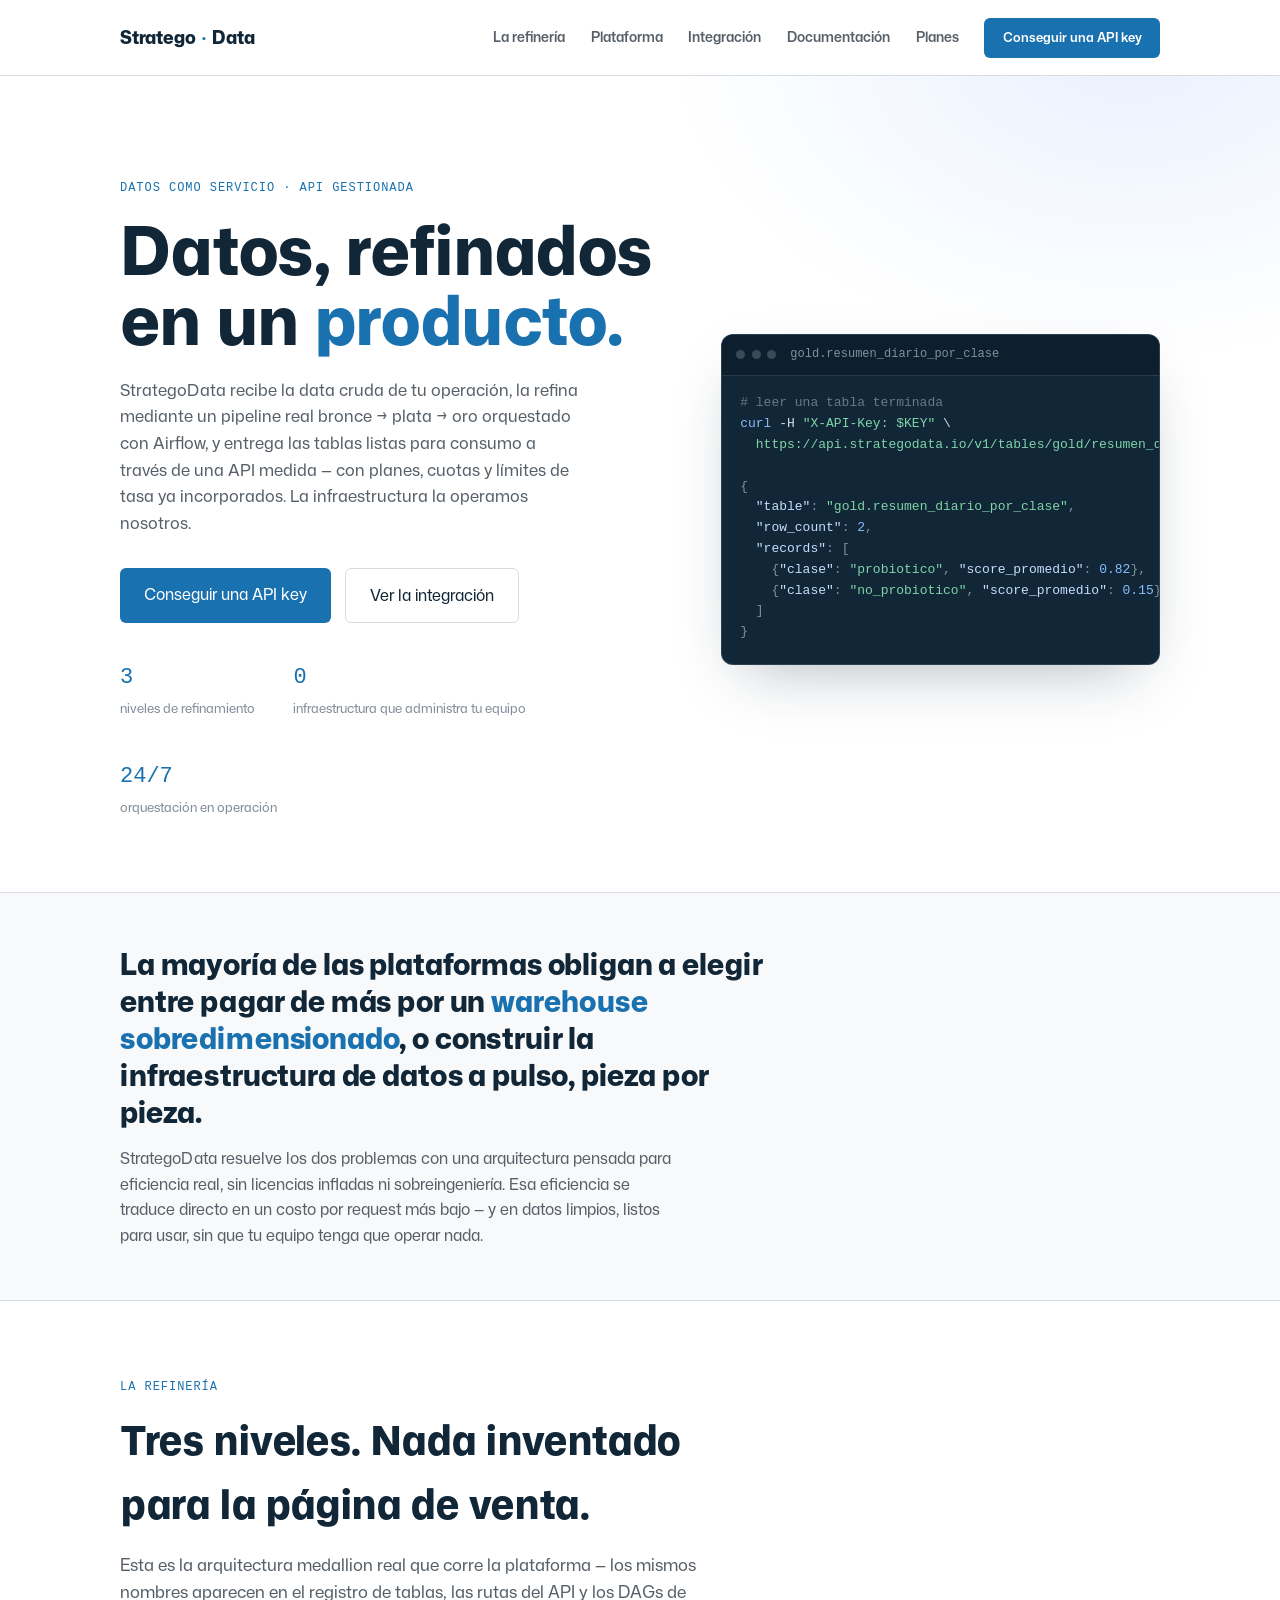
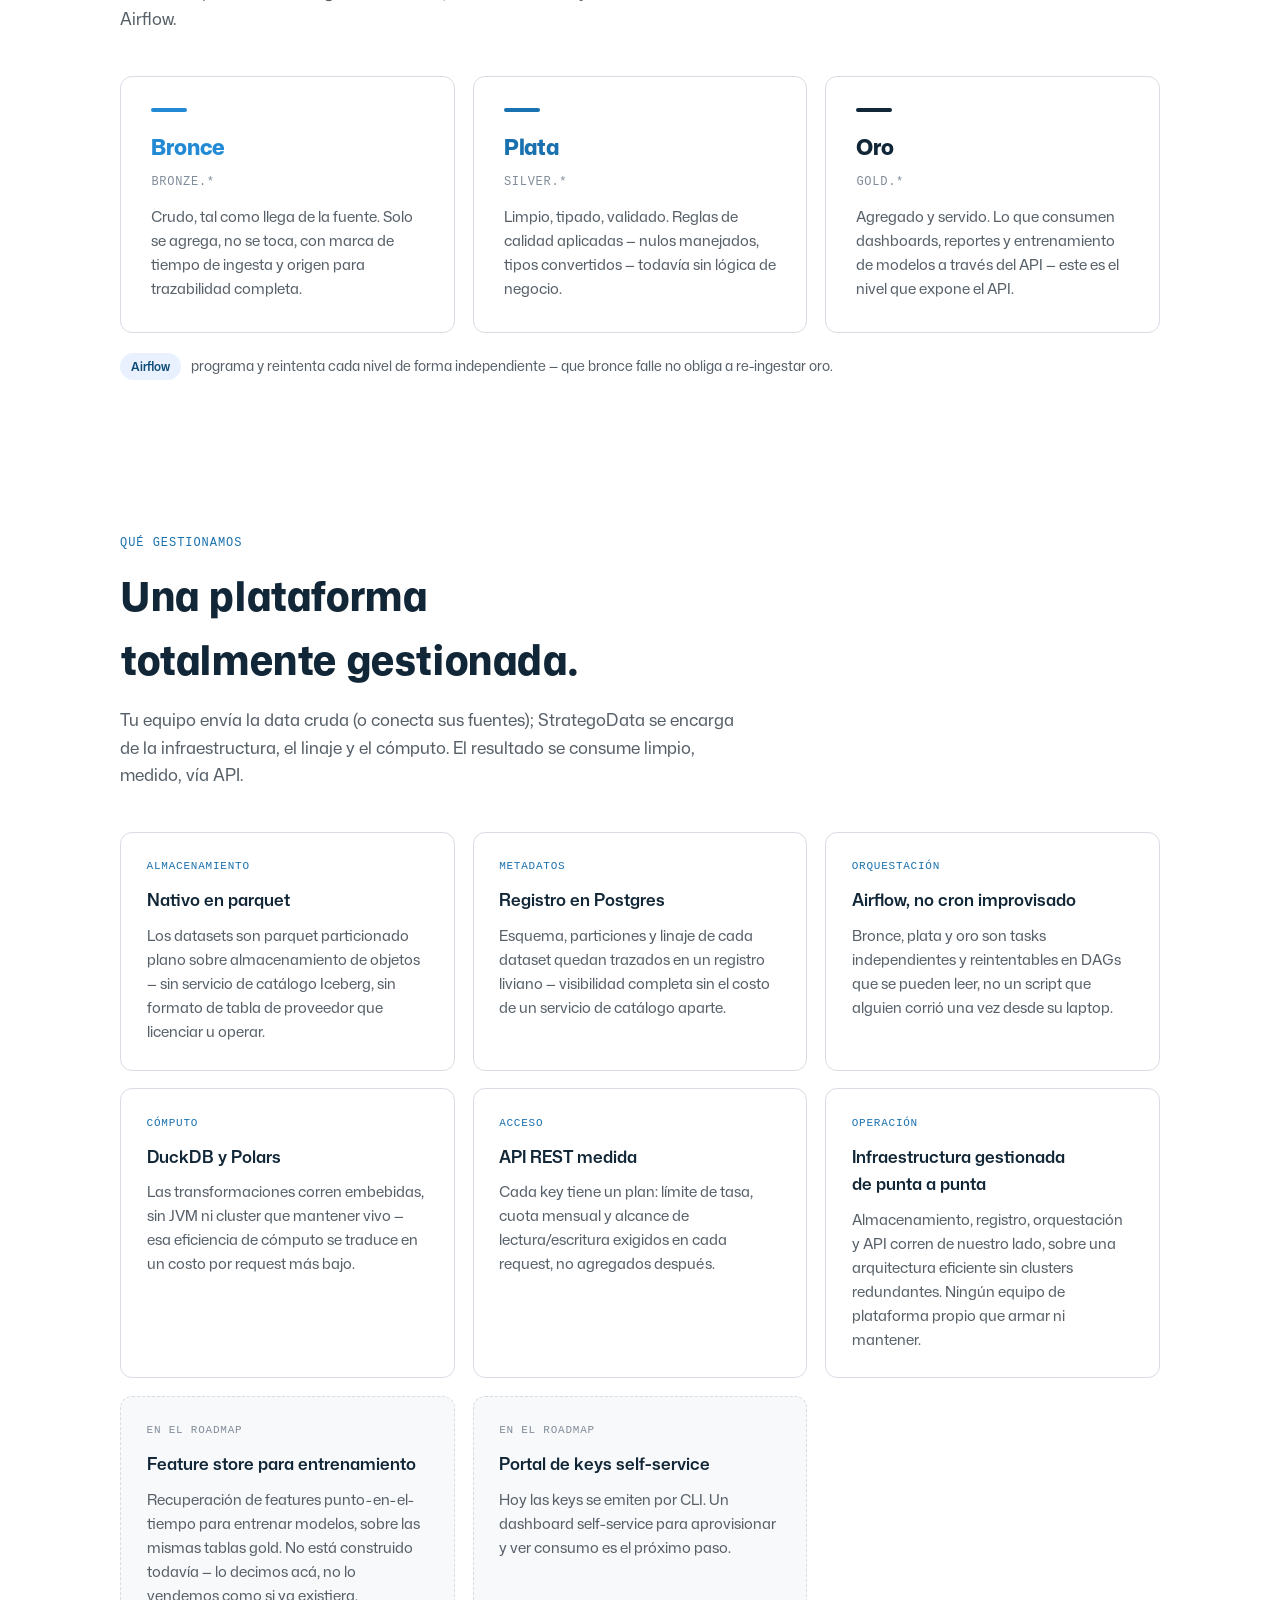
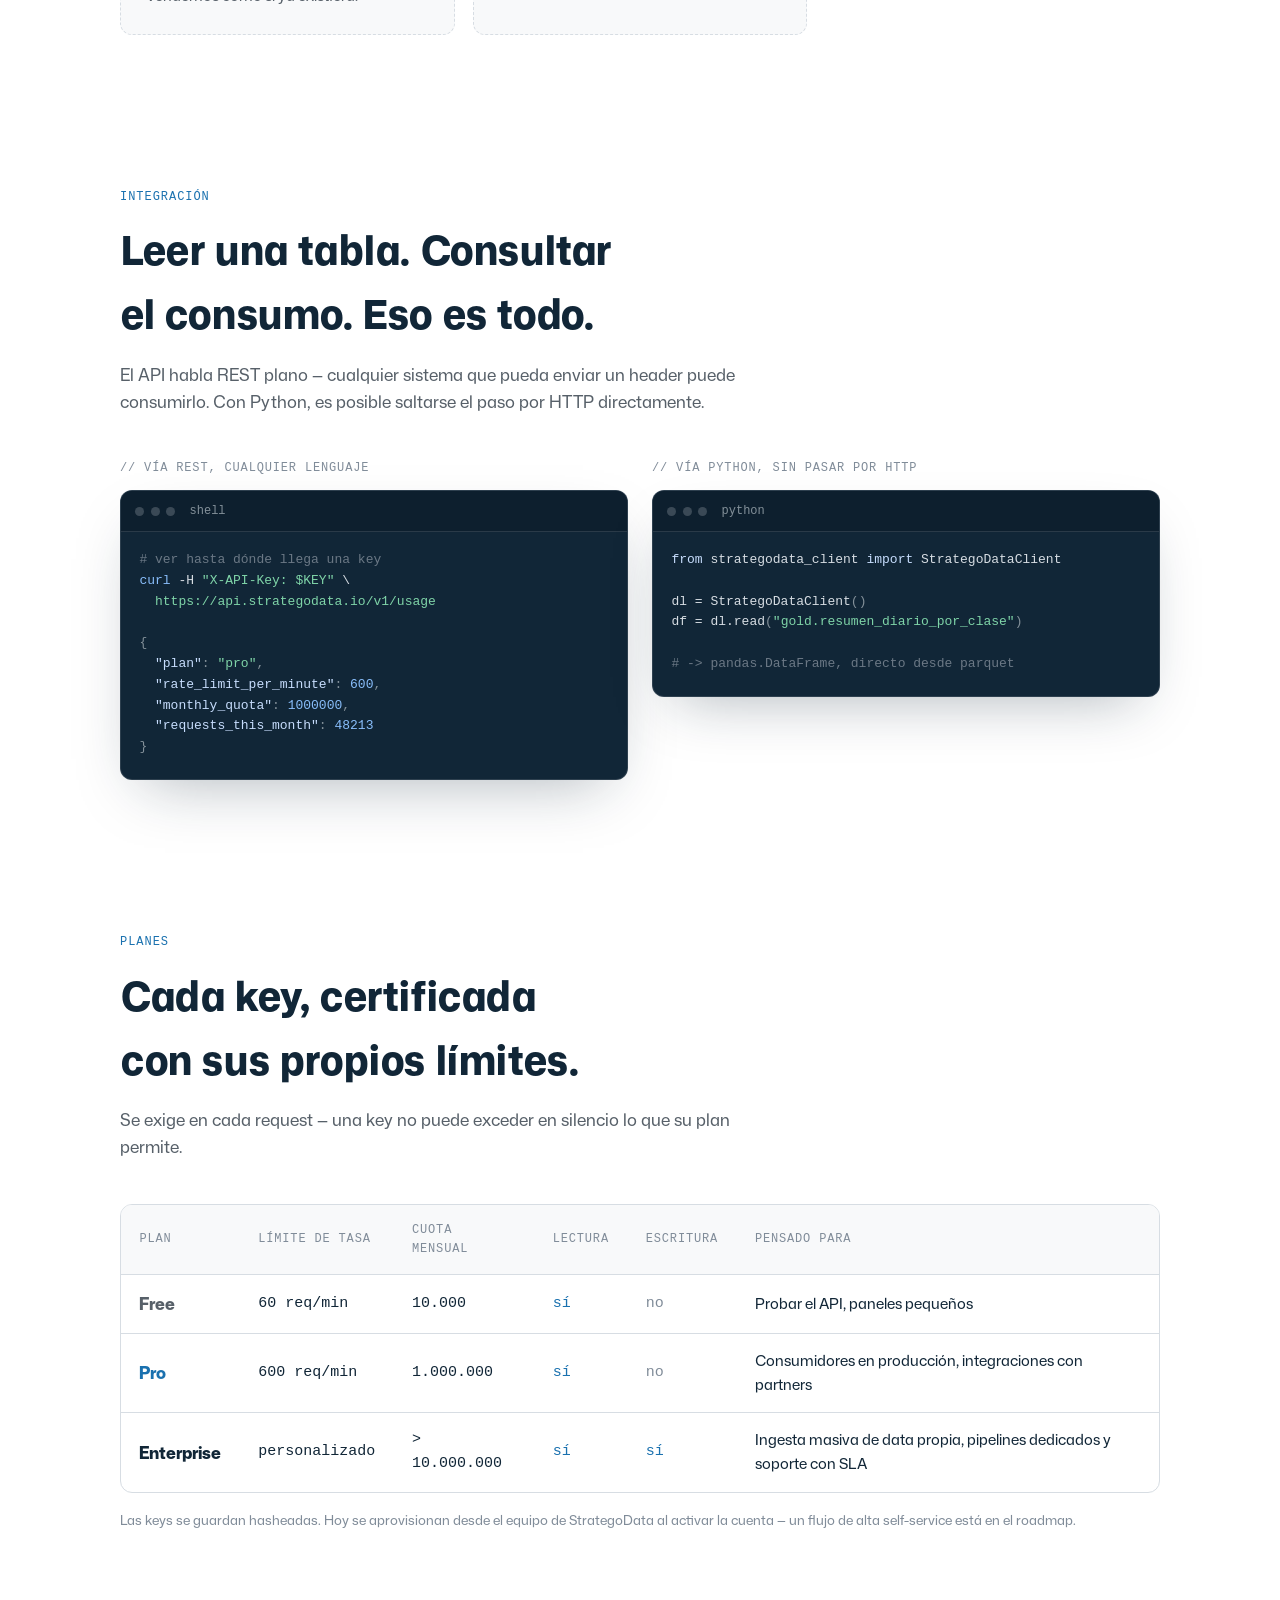
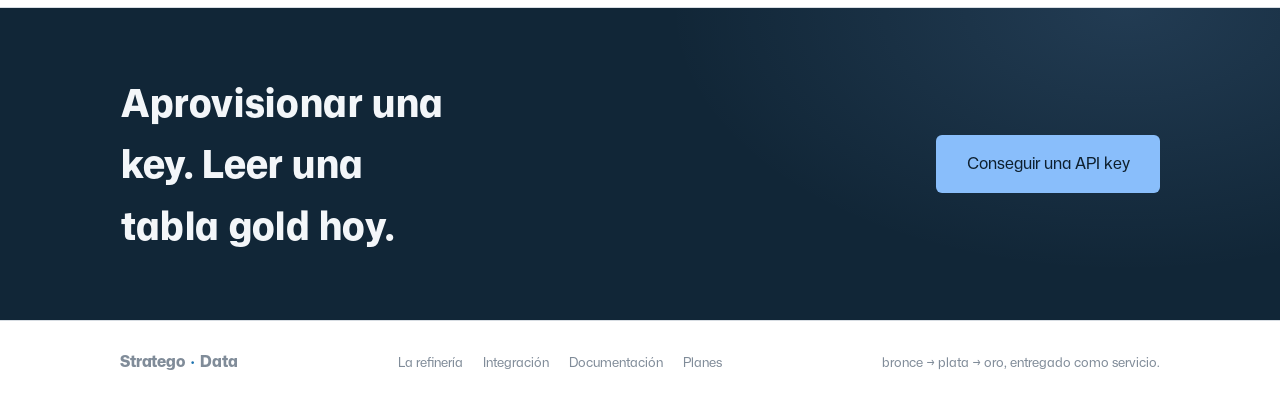
==== commit b81e6825: "Add navigable documentation section Getting started, API integration reference, Python client guide," ====
--- a/index.html
+++ b/index.html
@@ -16,6 +16,7 @@
       <a href="#refineria">La refinería</a>
       <a href="#plataforma">Plataforma</a>
       <a href="#integracion">Integración</a>
+      <a href="docs/index.html">Documentación</a>
       <a href="#planes">Planes</a>
       <a class="nav-cta" href="#planes">Conseguir una API key</a>
     </nav>
@@ -256,6 +257,7 @@
     <div class="footer-links">
       <a href="#refineria">La refinería</a>
       <a href="#integracion">Integración</a>
+      <a href="docs/index.html">Documentación</a>
       <a href="#planes">Planes</a>
     </div>
     <div>bronce → plata → oro, entregado como servicio.</div>
